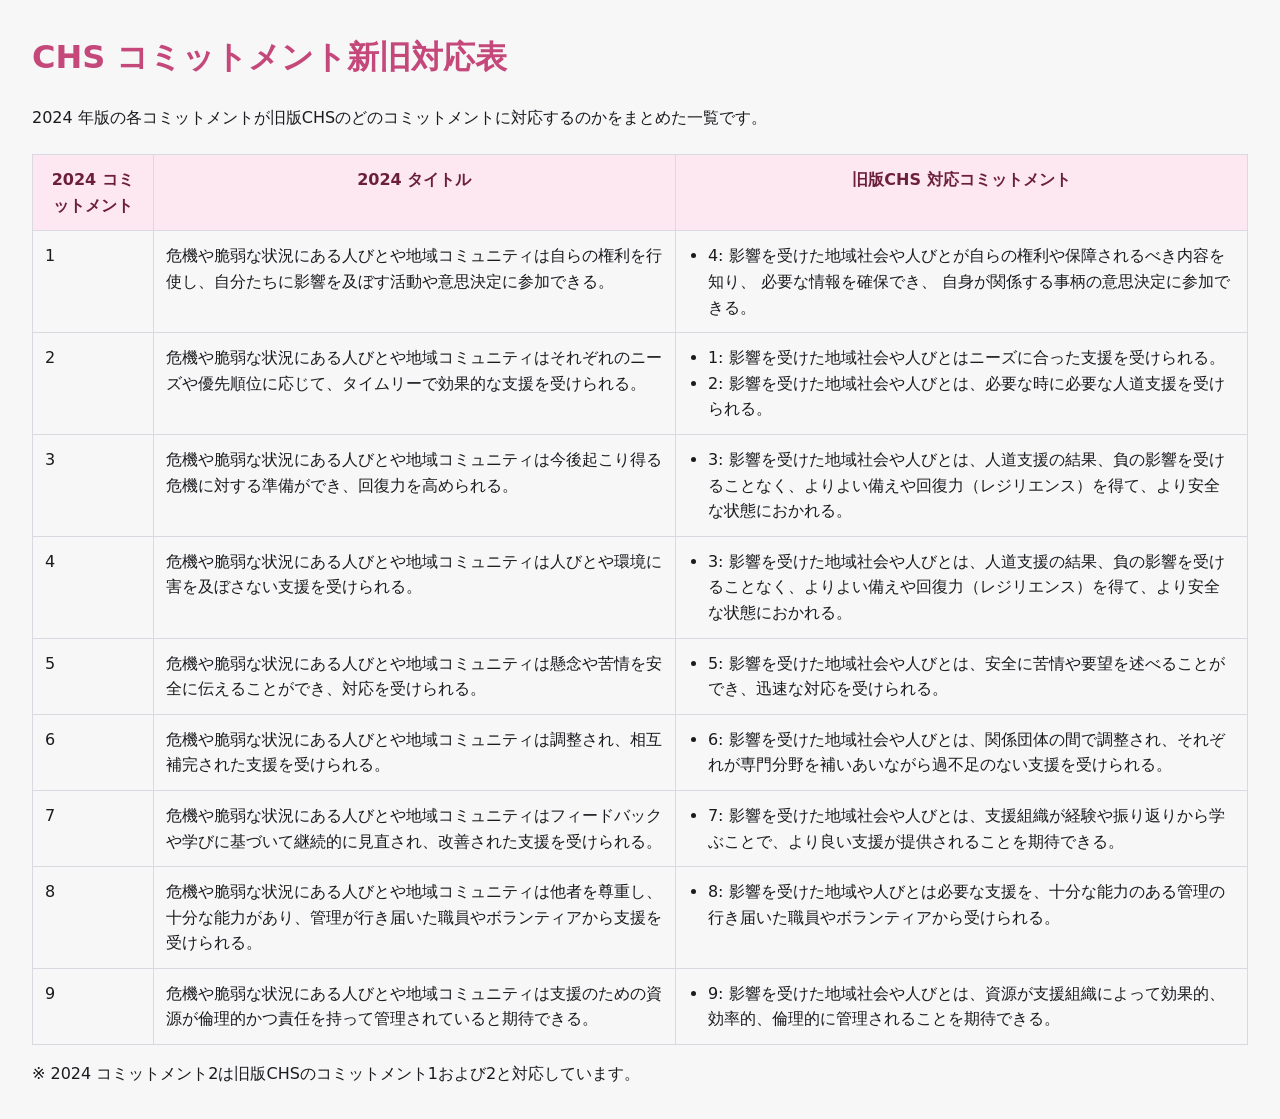
==== public/mapping.html @ b3cddd25 "Add new-old commitment mapping" ====
<!DOCTYPE html>
<html lang="ja">
<head>
  <meta charset="utf-8">
  <meta name="viewport" content="width=device-width, initial-scale=1">
  <title>CHS コミットメント新旧対応表</title>
  <link rel="stylesheet" href="style.css">
  <style>
    body { font-family: 'Hiragino Sans', 'Noto Sans JP', 'Yu Gothic UI', system-ui, sans-serif; line-height: 1.6; margin: 2rem; color: #1b1b1f; }
    h1 { color: #c5487b; }
    table { width: 100%; border-collapse: collapse; margin-top: 1.5rem; }
    th, td { border: 1px solid #d9d9df; padding: 0.75rem; vertical-align: top; }
    th { background: #fde8f1; color: #6c1f3b; }
    ul { padding-left: 1.25rem; margin: 0; }
  </style>
</head>
<body>
  <h1>CHS コミットメント新旧対応表</h1>
  <p>2024 年版の各コミットメントが旧版CHSのどのコミットメントに対応するのかをまとめた一覧です。</p>
  <table>
    <thead>
      <tr><th>2024 コミットメント</th><th>2024 タイトル</th><th>旧版CHS 対応コミットメント</th></tr>
    </thead>
    <tbody>
      <tr><td>1</td><td>危機や脆弱な状況にある人びとや地域コミュニティは自らの権利を行使し、自分たちに影響を及ぼす活動や意思決定に参加できる。</td><td><ul><li>4: 影響を受けた地域社会や人びとが自らの権利や保障されるべき内容を知り、 必要な情報を確保でき、 自身が関係する事柄の意思決定に参加できる。</li></ul></td></tr>
      <tr><td>2</td><td>危機や脆弱な状況にある人びとや地域コミュニティはそれぞれのニーズや優先順位に応じて、タイムリーで効果的な支援を受けられる。</td><td><ul><li>1: 影響を受けた地域社会や人びとはニーズに合った支援を受けられる。</li><li>2: 影響を受けた地域社会や人びとは、必要な時に必要な人道支援を受けられる。</li></ul></td></tr>
      <tr><td>3</td><td>危機や脆弱な状況にある人びとや地域コミュニティは今後起こり得る危機に対する準備ができ、回復力を高められる。</td><td><ul><li>3: 影響を受けた地域社会や人びとは、人道支援の結果、負の影響を受けることなく、よりよい備えや回復力（レジリエンス）を得て、より安全な状態におかれる。</li></ul></td></tr>
      <tr><td>4</td><td>危機や脆弱な状況にある人びとや地域コミュニティは人びとや環境に害を及ぼさない支援を受けられる。</td><td><ul><li>3: 影響を受けた地域社会や人びとは、人道支援の結果、負の影響を受けることなく、よりよい備えや回復力（レジリエンス）を得て、より安全な状態におかれる。</li></ul></td></tr>
      <tr><td>5</td><td>危機や脆弱な状況にある人びとや地域コミュニティは懸念や苦情を安全に伝えることができ、対応を受けられる。</td><td><ul><li>5: 影響を受けた地域社会や人びとは、安全に苦情や要望を述べることができ、迅速な対応を受けられる。</li></ul></td></tr>
      <tr><td>6</td><td>危機や脆弱な状況にある人びとや地域コミュニティは調整され、相互補完された支援を受けられる。</td><td><ul><li>6: 影響を受けた地域社会や人びとは、関係団体の間で調整され、それぞれが専門分野を補いあいながら過不足のない支援を受けられる。</li></ul></td></tr>
      <tr><td>7</td><td>危機や脆弱な状況にある人びとや地域コミュニティはフィードバックや学びに基づいて継続的に見直され、改善された支援を受けられる。</td><td><ul><li>7: 影響を受けた地域社会や人びとは、支援組織が経験や振り返りから学ぶことで、より良い支援が提供されることを期待できる。</li></ul></td></tr>
      <tr><td>8</td><td>危機や脆弱な状況にある人びとや地域コミュニティは他者を尊重し、十分な能力があり、管理が行き届いた職員やボランティアから支援を受けられる。</td><td><ul><li>8: 影響を受けた地域や人びとは必要な支援を、十分な能力のある管理の行き届いた職員やボランティアから受けられる。</li></ul></td></tr>
      <tr><td>9</td><td>危機や脆弱な状況にある人びとや地域コミュニティは支援のための資源が倫理的かつ責任を持って管理されていると期待できる。</td><td><ul><li>9: 影響を受けた地域社会や人びとは、資源が支援組織によって効果的、効率的、倫理的に管理されることを期待できる。</li></ul></td></tr>
    </tbody>
  </table>
  <p style="margin-top:1rem;">※ 2024 コミットメント2は旧版CHSのコミットメント1および2と対応しています。</p>
</body>
</html>
---- public/style.css ----
:root {
  color-scheme: light dark;
  font-family: "Hiragino Sans", "Noto Sans JP", "Yu Gothic UI", system-ui, sans-serif;
  line-height: 1.6;
  font-size: 16px;
  --accent-color: #c5487b;
  --accent-light: #fde8f1;
  --accent-light-strong: #f6c2d9;
  --border-color: #e0d7db;
  --text-subtle: #5c6b7a;
}

body {
  margin: 0;
  background: #f7f7f8;
  color: #1b1b1f;
}

header,
footer {
  background: #003049;
  color: #ffffff;
  padding: 1.25rem 2rem;
  text-align: center;
}

header h1 {
  margin: 0;
  font-size: 1.5rem;
}

.title-visual {
  text-align: center;
  margin-bottom: 1rem;
}

.title-visual .title-icon {
  width: 80%;
  max-width: 600px;
  height: auto;
}

.generated-info {
  margin: 0.25rem 0 0;
  font-size: 0.875rem;
  opacity: 0.85;
}

main {
  display: flex;
  align-items: stretch;
  min-height: calc(100vh - 9rem);
}

nav#commitment-list {
  min-width: 18rem;
  max-width: 22rem;
  border-right: 1px solid var(--border-color);
  background: #ffffff;
  padding: 1rem;
  overflow-y: auto;
}

nav#commitment-list ul {
  list-style: none;
  margin: 0;
  padding: 0;
  display: grid;
  gap: 0.5rem;
}

nav#commitment-list button {
  width: 100%;
  padding: 0.5rem 0.75rem;
  border: 1px solid var(--border-color);
  border-radius: 0.5rem;
  background: var(--accent-light);
  color: inherit;
  text-align: left;
  cursor: pointer;
  transition: background 0.2s ease, border 0.2s ease, color 0.2s ease;
}

nav#commitment-list button:hover,
nav#commitment-list button:focus {
  outline: none;
  border-color: var(--accent-color);
  background: #fbd3e3;
  color: #4a1c30;
}

nav#commitment-list button.active {
  border-color: var(--accent-color);
  background: var(--accent-light-strong);
  color: #4a1c30;
}

#commitment-detail {
  flex: 1;
  padding: 2rem;
  overflow-y: auto;
}

#commitment-detail h2 {
  margin-top: 0;
}

#commitment-detail .commitment-title {
  font-size: 1.1rem;
  font-weight: 600;
  margin-bottom: 1rem;
}

.commitment-icon {
  display: block;
  width: 50%;
  max-width: 360px;
  margin: 1rem auto;
  height: auto;
}

ol.requirements {
  padding-left: 1.25rem;
}

ol.requirements li {
  margin-bottom: 0.5rem;
}

.requirement-id {
  font-weight: 700;
  display: inline-block;
  min-width: 3rem;
  color: var(--accent-color);
}

.legacy {
  margin-bottom: 2rem;
  padding: 1.25rem;
  border-radius: 0.75rem;
  background: #ffffff;
  border: 1px solid var(--border-color);
}

.legacy h4 {
  margin-top: 0;
}

.legacy h5 {
  margin: 1.5rem 0 0.5rem;
  color: var(--accent-color);
  font-size: 1rem;
}

.legacy-intro,
.legacy-content {
  background: #f5f7fa;
  padding: 0.75rem 1rem;
  border-radius: 0.5rem;
  border: 1px solid #e1e4e8;
  margin-bottom: 1rem;
}

.legacy-content ul,
.legacy-content ol {
  padding-left: 1.5rem;
}

.legacy-content li + li,
.legacy-intro p + p {
  margin-top: 0.5rem;
}

.legacy-content strong,
.legacy-intro strong {
  font-weight: 700;
}

.placeholder {
  margin: 0;
  color: var(--text-subtle);
}

footer {
  font-size: 0.85rem;
}

footer a,
.legacy-content a,
.legacy-intro a {
  color: var(--accent-color);
  text-decoration: underline;
}

footer a:hover,
footer a:focus,
.legacy-content a:hover,
.legacy-content a:focus,
.legacy-intro a:hover,
.legacy-intro a:focus {
  color: #8f3257;
}

@media (max-width: 960px) {
  main {
    flex-direction: column;
  }

  nav#commitment-list {
    max-width: none;
    min-width: unset;
    border-right: none;
    border-bottom: 1px solid var(--border-color);
  }
}
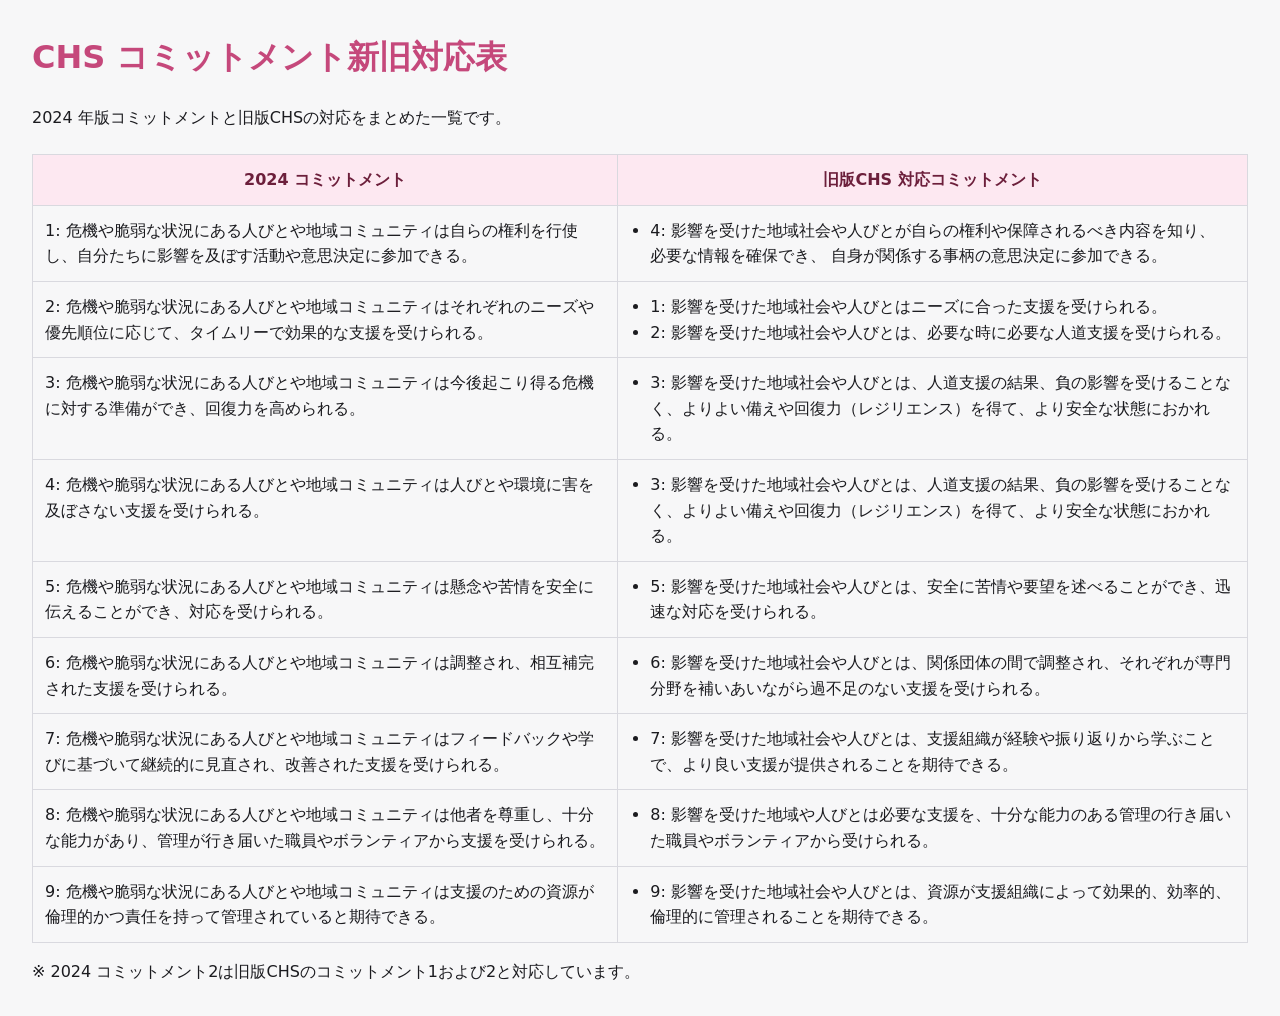
==== commit d45809fb: "Update UI labels and mapping layout" ====
--- a/public/mapping.html
+++ b/public/mapping.html
@@ -16,21 +16,21 @@
 </head>
 <body>
   <h1>CHS コミットメント新旧対応表</h1>
-  <p>2024 年版の各コミットメントが旧版CHSのどのコミットメントに対応するのかをまとめた一覧です。</p>
+  <p>2024 年版コミットメントと旧版CHSの対応をまとめた一覧です。</p>
   <table>
     <thead>
-      <tr><th>2024 コミットメント</th><th>2024 タイトル</th><th>旧版CHS 対応コミットメント</th></tr>
+      <tr><th>2024 コミットメント</th><th>旧版CHS 対応コミットメント</th></tr>
     </thead>
     <tbody>
-      <tr><td>1</td><td>危機や脆弱な状況にある人びとや地域コミュニティは自らの権利を行使し、自分たちに影響を及ぼす活動や意思決定に参加できる。</td><td><ul><li>4: 影響を受けた地域社会や人びとが自らの権利や保障されるべき内容を知り、 必要な情報を確保でき、 自身が関係する事柄の意思決定に参加できる。</li></ul></td></tr>
-      <tr><td>2</td><td>危機や脆弱な状況にある人びとや地域コミュニティはそれぞれのニーズや優先順位に応じて、タイムリーで効果的な支援を受けられる。</td><td><ul><li>1: 影響を受けた地域社会や人びとはニーズに合った支援を受けられる。</li><li>2: 影響を受けた地域社会や人びとは、必要な時に必要な人道支援を受けられる。</li></ul></td></tr>
-      <tr><td>3</td><td>危機や脆弱な状況にある人びとや地域コミュニティは今後起こり得る危機に対する準備ができ、回復力を高められる。</td><td><ul><li>3: 影響を受けた地域社会や人びとは、人道支援の結果、負の影響を受けることなく、よりよい備えや回復力（レジリエンス）を得て、より安全な状態におかれる。</li></ul></td></tr>
-      <tr><td>4</td><td>危機や脆弱な状況にある人びとや地域コミュニティは人びとや環境に害を及ぼさない支援を受けられる。</td><td><ul><li>3: 影響を受けた地域社会や人びとは、人道支援の結果、負の影響を受けることなく、よりよい備えや回復力（レジリエンス）を得て、より安全な状態におかれる。</li></ul></td></tr>
-      <tr><td>5</td><td>危機や脆弱な状況にある人びとや地域コミュニティは懸念や苦情を安全に伝えることができ、対応を受けられる。</td><td><ul><li>5: 影響を受けた地域社会や人びとは、安全に苦情や要望を述べることができ、迅速な対応を受けられる。</li></ul></td></tr>
-      <tr><td>6</td><td>危機や脆弱な状況にある人びとや地域コミュニティは調整され、相互補完された支援を受けられる。</td><td><ul><li>6: 影響を受けた地域社会や人びとは、関係団体の間で調整され、それぞれが専門分野を補いあいながら過不足のない支援を受けられる。</li></ul></td></tr>
-      <tr><td>7</td><td>危機や脆弱な状況にある人びとや地域コミュニティはフィードバックや学びに基づいて継続的に見直され、改善された支援を受けられる。</td><td><ul><li>7: 影響を受けた地域社会や人びとは、支援組織が経験や振り返りから学ぶことで、より良い支援が提供されることを期待できる。</li></ul></td></tr>
-      <tr><td>8</td><td>危機や脆弱な状況にある人びとや地域コミュニティは他者を尊重し、十分な能力があり、管理が行き届いた職員やボランティアから支援を受けられる。</td><td><ul><li>8: 影響を受けた地域や人びとは必要な支援を、十分な能力のある管理の行き届いた職員やボランティアから受けられる。</li></ul></td></tr>
-      <tr><td>9</td><td>危機や脆弱な状況にある人びとや地域コミュニティは支援のための資源が倫理的かつ責任を持って管理されていると期待できる。</td><td><ul><li>9: 影響を受けた地域社会や人びとは、資源が支援組織によって効果的、効率的、倫理的に管理されることを期待できる。</li></ul></td></tr>
+      <tr><td>1: 危機や脆弱な状況にある人びとや地域コミュニティは自らの権利を行使し、自分たちに影響を及ぼす活動や意思決定に参加できる。</td><td><ul><li>4: 影響を受けた地域社会や人びとが自らの権利や保障されるべき内容を知り、 必要な情報を確保でき、 自身が関係する事柄の意思決定に参加できる。</li></ul></td></tr>
+      <tr><td>2: 危機や脆弱な状況にある人びとや地域コミュニティはそれぞれのニーズや優先順位に応じて、タイムリーで効果的な支援を受けられる。</td><td><ul><li>1: 影響を受けた地域社会や人びとはニーズに合った支援を受けられる。</li><li>2: 影響を受けた地域社会や人びとは、必要な時に必要な人道支援を受けられる。</li></ul></td></tr>
+      <tr><td>3: 危機や脆弱な状況にある人びとや地域コミュニティは今後起こり得る危機に対する準備ができ、回復力を高められる。</td><td><ul><li>3: 影響を受けた地域社会や人びとは、人道支援の結果、負の影響を受けることなく、よりよい備えや回復力（レジリエンス）を得て、より安全な状態におかれる。</li></ul></td></tr>
+      <tr><td>4: 危機や脆弱な状況にある人びとや地域コミュニティは人びとや環境に害を及ぼさない支援を受けられる。</td><td><ul><li>3: 影響を受けた地域社会や人びとは、人道支援の結果、負の影響を受けることなく、よりよい備えや回復力（レジリエンス）を得て、より安全な状態におかれる。</li></ul></td></tr>
+      <tr><td>5: 危機や脆弱な状況にある人びとや地域コミュニティは懸念や苦情を安全に伝えることができ、対応を受けられる。</td><td><ul><li>5: 影響を受けた地域社会や人びとは、安全に苦情や要望を述べることができ、迅速な対応を受けられる。</li></ul></td></tr>
+      <tr><td>6: 危機や脆弱な状況にある人びとや地域コミュニティは調整され、相互補完された支援を受けられる。</td><td><ul><li>6: 影響を受けた地域社会や人びとは、関係団体の間で調整され、それぞれが専門分野を補いあいながら過不足のない支援を受けられる。</li></ul></td></tr>
+      <tr><td>7: 危機や脆弱な状況にある人びとや地域コミュニティはフィードバックや学びに基づいて継続的に見直され、改善された支援を受けられる。</td><td><ul><li>7: 影響を受けた地域社会や人びとは、支援組織が経験や振り返りから学ぶことで、より良い支援が提供されることを期待できる。</li></ul></td></tr>
+      <tr><td>8: 危機や脆弱な状況にある人びとや地域コミュニティは他者を尊重し、十分な能力があり、管理が行き届いた職員やボランティアから支援を受けられる。</td><td><ul><li>8: 影響を受けた地域や人びとは必要な支援を、十分な能力のある管理の行き届いた職員やボランティアから受けられる。</li></ul></td></tr>
+      <tr><td>9: 危機や脆弱な状況にある人びとや地域コミュニティは支援のための資源が倫理的かつ責任を持って管理されていると期待できる。</td><td><ul><li>9: 影響を受けた地域社会や人びとは、資源が支援組織によって効果的、効率的、倫理的に管理されることを期待できる。</li></ul></td></tr>
     </tbody>
   </table>
   <p style="margin-top:1rem;">※ 2024 コミットメント2は旧版CHSのコミットメント1および2と対応しています。</p>
--- a/public/style.css
+++ b/public/style.css
@@ -46,6 +46,27 @@
   opacity: 0.85;
 }
 
+.mapping-link {
+  margin-top: 1rem;
+}
+
+.link-button {
+  display: inline-block;
+  padding: 0.55rem 1.5rem;
+  border-radius: 999px;
+  background: var(--accent-color);
+  color: #ffffff;
+  font-weight: 600;
+  text-decoration: none;
+  transition: background 0.2s ease, transform 0.2s ease;
+}
+
+.link-button:hover,
+.link-button:focus {
+  background: #8f3257;
+  transform: translateY(-1px);
+}
+
 main {
   display: flex;
   align-items: stretch;
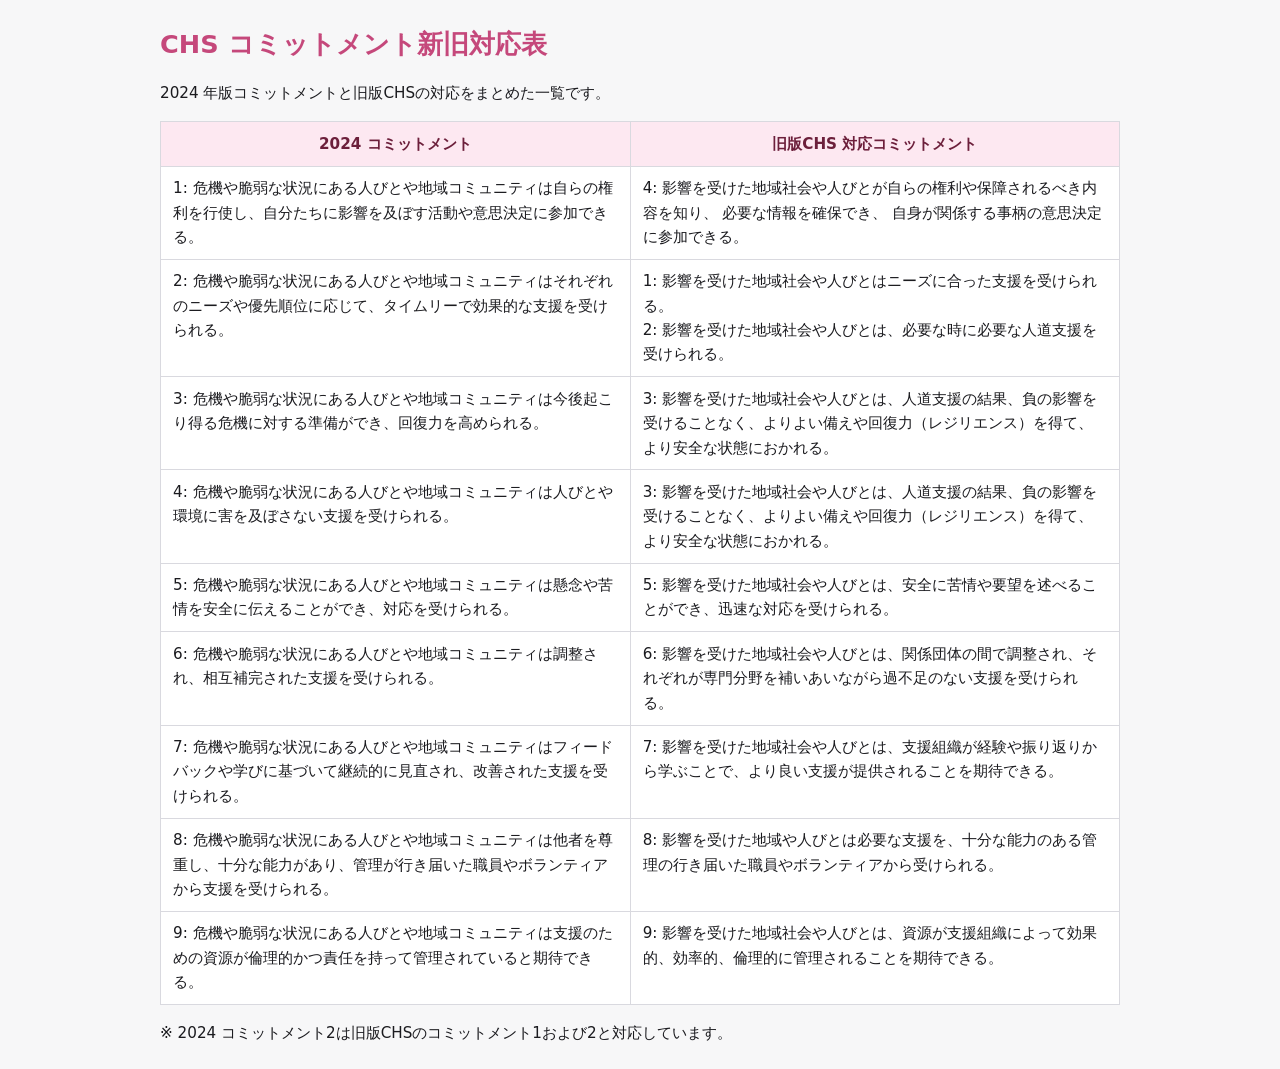
==== commit 2a76cb0d: "Simplify mapping layout for printing" ====
--- a/public/mapping.html
+++ b/public/mapping.html
@@ -6,12 +6,18 @@
   <title>CHS コミットメント新旧対応表</title>
   <link rel="stylesheet" href="style.css">
   <style>
-    body { font-family: 'Hiragino Sans', 'Noto Sans JP', 'Yu Gothic UI', system-ui, sans-serif; line-height: 1.6; margin: 2rem; color: #1b1b1f; }
-    h1 { color: #c5487b; }
-    table { width: 100%; border-collapse: collapse; margin-top: 1.5rem; }
-    th, td { border: 1px solid #d9d9df; padding: 0.75rem; vertical-align: top; }
+    body { font-family: 'Hiragino Sans', 'Noto Sans JP', 'Yu Gothic UI', system-ui, sans-serif; line-height: 1.6; margin: 1.5rem auto; max-width: 960px; color: #1b1b1f; font-size: 0.95rem; }
+    h1 { color: #c5487b; font-size: 1.6rem; margin-bottom: 1rem; }
+    table { width: 100%; border-collapse: collapse; margin-top: 1rem; }
+    th, td { border: 1px solid #d9d9df; padding: 0.6rem 0.75rem; vertical-align: top; }
     th { background: #fde8f1; color: #6c1f3b; }
-    ul { padding-left: 1.25rem; margin: 0; }
+    td { background: #ffffff; }
+    @media print {
+      body { margin: 10mm auto; max-width: none; font-size: 9.5pt; }
+      h1 { font-size: 13pt; margin-bottom: 8pt; }
+      table { font-size: 9.5pt; }
+      th, td { padding: 6pt; }
+    }
   </style>
 </head>
 <body>
@@ -22,15 +28,15 @@
       <tr><th>2024 コミットメント</th><th>旧版CHS 対応コミットメント</th></tr>
     </thead>
     <tbody>
-      <tr><td>1: 危機や脆弱な状況にある人びとや地域コミュニティは自らの権利を行使し、自分たちに影響を及ぼす活動や意思決定に参加できる。</td><td><ul><li>4: 影響を受けた地域社会や人びとが自らの権利や保障されるべき内容を知り、 必要な情報を確保でき、 自身が関係する事柄の意思決定に参加できる。</li></ul></td></tr>
-      <tr><td>2: 危機や脆弱な状況にある人びとや地域コミュニティはそれぞれのニーズや優先順位に応じて、タイムリーで効果的な支援を受けられる。</td><td><ul><li>1: 影響を受けた地域社会や人びとはニーズに合った支援を受けられる。</li><li>2: 影響を受けた地域社会や人びとは、必要な時に必要な人道支援を受けられる。</li></ul></td></tr>
-      <tr><td>3: 危機や脆弱な状況にある人びとや地域コミュニティは今後起こり得る危機に対する準備ができ、回復力を高められる。</td><td><ul><li>3: 影響を受けた地域社会や人びとは、人道支援の結果、負の影響を受けることなく、よりよい備えや回復力（レジリエンス）を得て、より安全な状態におかれる。</li></ul></td></tr>
-      <tr><td>4: 危機や脆弱な状況にある人びとや地域コミュニティは人びとや環境に害を及ぼさない支援を受けられる。</td><td><ul><li>3: 影響を受けた地域社会や人びとは、人道支援の結果、負の影響を受けることなく、よりよい備えや回復力（レジリエンス）を得て、より安全な状態におかれる。</li></ul></td></tr>
-      <tr><td>5: 危機や脆弱な状況にある人びとや地域コミュニティは懸念や苦情を安全に伝えることができ、対応を受けられる。</td><td><ul><li>5: 影響を受けた地域社会や人びとは、安全に苦情や要望を述べることができ、迅速な対応を受けられる。</li></ul></td></tr>
-      <tr><td>6: 危機や脆弱な状況にある人びとや地域コミュニティは調整され、相互補完された支援を受けられる。</td><td><ul><li>6: 影響を受けた地域社会や人びとは、関係団体の間で調整され、それぞれが専門分野を補いあいながら過不足のない支援を受けられる。</li></ul></td></tr>
-      <tr><td>7: 危機や脆弱な状況にある人びとや地域コミュニティはフィードバックや学びに基づいて継続的に見直され、改善された支援を受けられる。</td><td><ul><li>7: 影響を受けた地域社会や人びとは、支援組織が経験や振り返りから学ぶことで、より良い支援が提供されることを期待できる。</li></ul></td></tr>
-      <tr><td>8: 危機や脆弱な状況にある人びとや地域コミュニティは他者を尊重し、十分な能力があり、管理が行き届いた職員やボランティアから支援を受けられる。</td><td><ul><li>8: 影響を受けた地域や人びとは必要な支援を、十分な能力のある管理の行き届いた職員やボランティアから受けられる。</li></ul></td></tr>
-      <tr><td>9: 危機や脆弱な状況にある人びとや地域コミュニティは支援のための資源が倫理的かつ責任を持って管理されていると期待できる。</td><td><ul><li>9: 影響を受けた地域社会や人びとは、資源が支援組織によって効果的、効率的、倫理的に管理されることを期待できる。</li></ul></td></tr>
+      <tr><td>1: 危機や脆弱な状況にある人びとや地域コミュニティは自らの権利を行使し、自分たちに影響を及ぼす活動や意思決定に参加できる。</td><td>4: 影響を受けた地域社会や人びとが自らの権利や保障されるべき内容を知り、 必要な情報を確保でき、 自身が関係する事柄の意思決定に参加できる。</td></tr>
+      <tr><td>2: 危機や脆弱な状況にある人びとや地域コミュニティはそれぞれのニーズや優先順位に応じて、タイムリーで効果的な支援を受けられる。</td><td>1: 影響を受けた地域社会や人びとはニーズに合った支援を受けられる。<br>2: 影響を受けた地域社会や人びとは、必要な時に必要な人道支援を受けられる。</td></tr>
+      <tr><td>3: 危機や脆弱な状況にある人びとや地域コミュニティは今後起こり得る危機に対する準備ができ、回復力を高められる。</td><td>3: 影響を受けた地域社会や人びとは、人道支援の結果、負の影響を受けることなく、よりよい備えや回復力（レジリエンス）を得て、より安全な状態におかれる。</td></tr>
+      <tr><td>4: 危機や脆弱な状況にある人びとや地域コミュニティは人びとや環境に害を及ぼさない支援を受けられる。</td><td>3: 影響を受けた地域社会や人びとは、人道支援の結果、負の影響を受けることなく、よりよい備えや回復力（レジリエンス）を得て、より安全な状態におかれる。</td></tr>
+      <tr><td>5: 危機や脆弱な状況にある人びとや地域コミュニティは懸念や苦情を安全に伝えることができ、対応を受けられる。</td><td>5: 影響を受けた地域社会や人びとは、安全に苦情や要望を述べることができ、迅速な対応を受けられる。</td></tr>
+      <tr><td>6: 危機や脆弱な状況にある人びとや地域コミュニティは調整され、相互補完された支援を受けられる。</td><td>6: 影響を受けた地域社会や人びとは、関係団体の間で調整され、それぞれが専門分野を補いあいながら過不足のない支援を受けられる。</td></tr>
+      <tr><td>7: 危機や脆弱な状況にある人びとや地域コミュニティはフィードバックや学びに基づいて継続的に見直され、改善された支援を受けられる。</td><td>7: 影響を受けた地域社会や人びとは、支援組織が経験や振り返りから学ぶことで、より良い支援が提供されることを期待できる。</td></tr>
+      <tr><td>8: 危機や脆弱な状況にある人びとや地域コミュニティは他者を尊重し、十分な能力があり、管理が行き届いた職員やボランティアから支援を受けられる。</td><td>8: 影響を受けた地域や人びとは必要な支援を、十分な能力のある管理の行き届いた職員やボランティアから受けられる。</td></tr>
+      <tr><td>9: 危機や脆弱な状況にある人びとや地域コミュニティは支援のための資源が倫理的かつ責任を持って管理されていると期待できる。</td><td>9: 影響を受けた地域社会や人びとは、資源が支援組織によって効果的、効率的、倫理的に管理されることを期待できる。</td></tr>
     </tbody>
   </table>
   <p style="margin-top:1rem;">※ 2024 コミットメント2は旧版CHSのコミットメント1および2と対応しています。</p>
